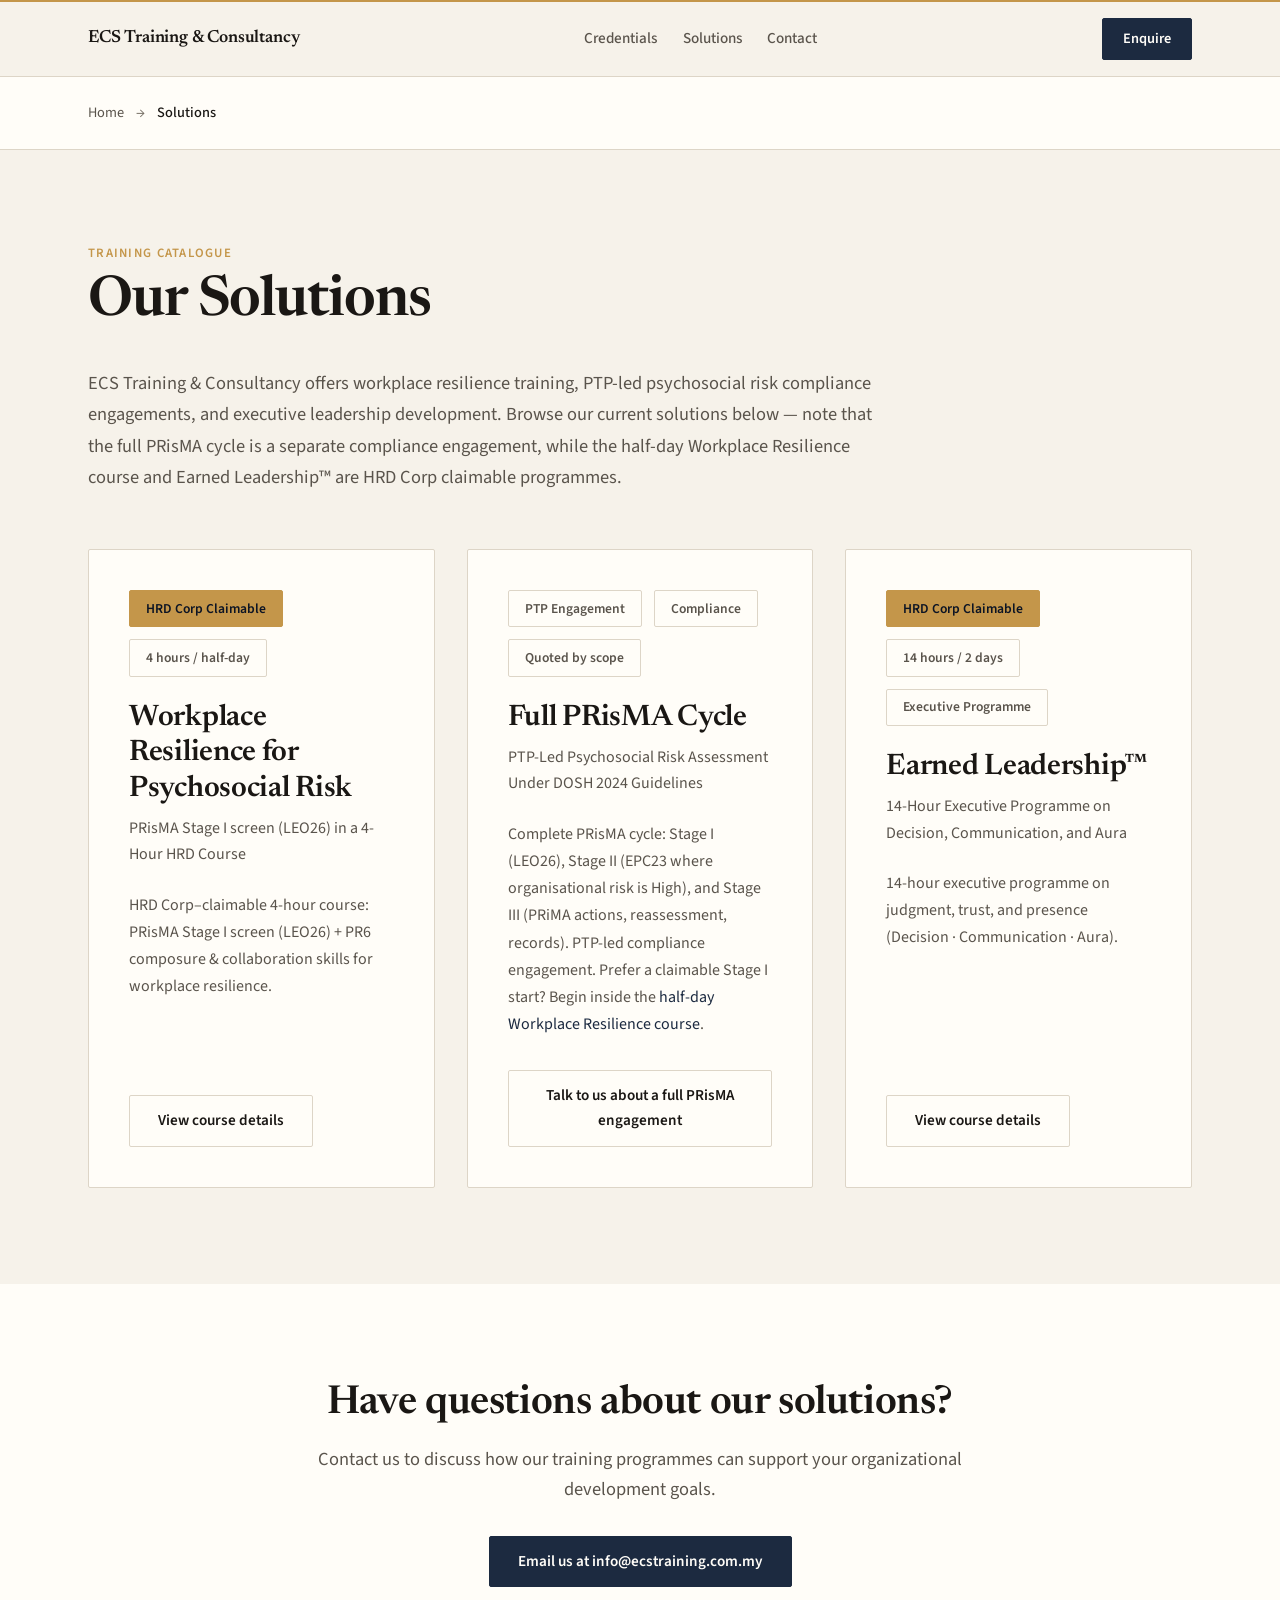
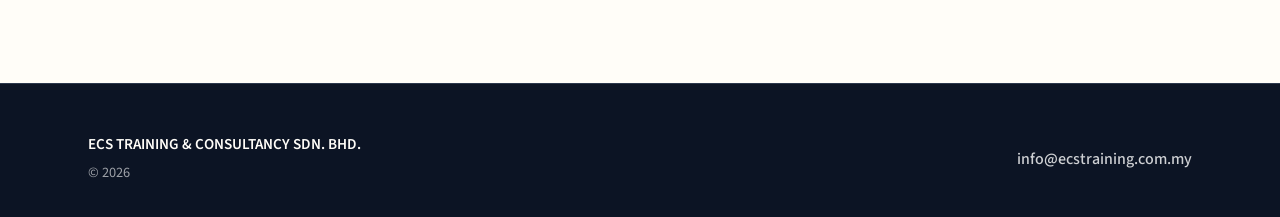
==== courses/index.html @ adbef695 "Add social share image and wire Open Graph meta tags - Generate 1200×630 og-image.png with brand col" ====
<!DOCTYPE html>
<html lang="en">
<head>
    <meta charset="UTF-8">
    <meta name="viewport" content="width=device-width, initial-scale=1.0">
    <meta name="description" content="Browse ECS Training & Consultancy's HRD Corp claimable course catalogue: Workplace Resilience for Psychosocial Risk (includes PRisMA Stage I screen (LEO26)), and Earned Leadership™ executive programme.">
    <title>Solutions | ECS Training & Consultancy</title>
    <link rel="canonical" href="https://ecstraining.com.my/courses/">
    <link rel="preconnect" href="https://fonts.googleapis.com">
    <link rel="preconnect" href="https://fonts.gstatic.com" crossorigin>
    <link href="https://fonts.googleapis.com/css2?family=Newsreader:wght@400;500;600;700&family=Source+Sans+3:wght@400;500;600;700&display=swap" rel="stylesheet">
    <link rel="stylesheet" href="../styles.css">
    
    <!-- Open Graph -->
    <meta property="og:type" content="website">
    <meta property="og:title" content="Solutions | ECS Training & Consultancy">
    <meta property="og:description" content="Browse ECS Training & Consultancy's HRD Corp claimable course catalogue: Workplace Resilience for Psychosocial Risk (includes PRisMA Stage I screen (LEO26)), and Earned Leadership™ executive programme.">
    <meta property="og:url" content="https://ecstraining.com.my/courses/">
    <meta property="og:image" content="https://ecstraining.com.my/og-image.png">
    <meta property="og:image:width" content="1200">
    <meta property="og:image:height" content="630">
    <meta property="og:image:alt" content="ECS Training & Consultancy">
    
    <!-- Twitter Card -->
    <meta name="twitter:card" content="summary_large_image">
    <meta name="twitter:title" content="Solutions | ECS Training & Consultancy">
    <meta name="twitter:description" content="Browse ECS Training & Consultancy's HRD Corp claimable course catalogue: Workplace Resilience for Psychosocial Risk (includes PRisMA Stage I screen (LEO26)), and Earned Leadership™ executive programme.">
    <meta name="twitter:image" content="https://ecstraining.com.my/og-image.png">
</head>
<body>
    <!-- Site Header -->
    <header class="site-header">
        <div class="header-rule"></div>
        <div class="container">
            <div class="header-content">
                <div class="header-brand">
                    <a href="/" class="brand-name">ECS Training & Consultancy</a>
                </div>
                <nav class="header-nav" id="headerNav">
                    <a href="/#credentials" class="nav-link">Credentials</a>
                    <a href="/courses/" class="nav-link">Solutions</a>
                    <a href="/#contact" class="nav-link">Contact</a>
                </nav>
                <div class="header-cta">
                    <a href="mailto:info@ecstraining.com.my" class="btn btn-primary-small">Enquire</a>
                </div>
                <button class="nav-toggle" id="navToggle" aria-label="Toggle navigation">
                    <span></span>
                    <span></span>
                    <span></span>
                </button>
            </div>
        </div>
    </header>

    <!-- Breadcrumb -->
    <section class="breadcrumb-section">
        <div class="container">
            <nav class="breadcrumb" aria-label="Breadcrumb">
                <a href="/" class="breadcrumb-link">Home</a>
                <span class="breadcrumb-separator">→</span>
                <span class="breadcrumb-current">Solutions</span>
            </nav>
        </div>
    </section>

    <!-- Courses Catalogue -->
    <section class="catalogue-section">
        <div class="container">
            <h1 class="page-title">
                <span class="page-kicker">Training Catalogue</span>
                Our Solutions
            </h1>
            <p class="catalogue-intro">ECS Training & Consultancy offers workplace resilience training, PTP-led psychosocial risk compliance engagements, and executive leadership development. Browse our current solutions below — note that the full PRisMA cycle is a separate compliance engagement, while the half-day Workplace Resilience course and Earned Leadership™ are HRD Corp claimable programmes.</p>
            
            <div class="course-cards">
                <!-- Course A: Workplace Resilience -->
                <article class="course-card">
                    <div class="course-card-header">
                        <div class="course-meta">
                            <span class="meta-tag meta-claimable">HRD Corp Claimable</span>
                            <span class="meta-tag">4 hours / half-day</span>
                        </div>
                        <h2 class="course-card-title">
                            <a href="/courses/workplace-resilience-leo26/">Workplace Resilience for Psychosocial Risk</a>
                        </h2>
                        <p class="course-card-subtitle">PRisMA Stage I screen (LEO26) in a 4-Hour HRD Course</p>
                    </div>
                    <div class="course-card-body">
                        <p>HRD Corp–claimable 4-hour course: PRisMA Stage I screen (LEO26) + PR6 composure & collaboration skills for workplace resilience.</p>
                    </div>
                    <div class="course-card-footer">
                        <a href="/courses/workplace-resilience-leo26/" class="btn btn-secondary">View course details</a>
                    </div>
                </article>

                <!-- Course B: Full PRisMA Cycle -->
                <article class="course-card">
                    <div class="course-card-header">
                        <div class="course-meta">
                            <span class="meta-tag">PTP Engagement</span>
                            <span class="meta-tag">Compliance</span>
                            <span class="meta-tag">Quoted by scope</span>
                        </div>
                        <h2 class="course-card-title">
                            <a href="/#prisma-cycle">Full PRisMA Cycle</a>
                        </h2>
                        <p class="course-card-subtitle">PTP-Led Psychosocial Risk Assessment Under DOSH 2024 Guidelines</p>
                    </div>
                    <div class="course-card-body">
                        <p>Complete PRisMA cycle: Stage I (LEO26), Stage II (EPC23 where organisational risk is High), and Stage III (PRiMA actions, reassessment, records). PTP-led compliance engagement. Prefer a claimable Stage I start? Begin inside the <a href="/courses/workplace-resilience-leo26/">half-day Workplace Resilience course</a>.</p>
                    </div>
                    <div class="course-card-footer">
                        <a href="mailto:info@ecstraining.com.my?subject=Full%20PRisMA%20engagement" class="btn btn-secondary">Talk to us about a full PRisMA engagement</a>
                    </div>
                </article>

                <!-- Course C: Earned Leadership -->
                <article class="course-card">
                    <div class="course-card-header">
                        <div class="course-meta">
                            <span class="meta-tag meta-claimable">HRD Corp Claimable</span>
                            <span class="meta-tag">14 hours / 2 days</span>
                            <span class="meta-tag">Executive Programme</span>
                        </div>
                        <h2 class="course-card-title">
                            <a href="/courses/earned-leadership/">Earned Leadership™</a>
                        </h2>
                        <p class="course-card-subtitle">14-Hour Executive Programme on Decision, Communication, and Aura</p>
                    </div>
                    <div class="course-card-body">
                        <p>14-hour executive programme on judgment, trust, and presence (Decision · Communication · Aura).</p>
                    </div>
                    <div class="course-card-footer">
                        <a href="/courses/earned-leadership/" class="btn btn-secondary">View course details</a>
                    </div>
                </article>
            </div>
        </div>
    </section>

    <!-- Contact CTA -->
    <section class="cta-section">
        <div class="container">
            <div class="cta-content">
                <h2>Have questions about our solutions?</h2>
                <p>Contact us to discuss how our training programmes can support your organizational development goals.</p>
                <a href="mailto:info@ecstraining.com.my" class="btn btn-primary">Email us at info@ecstraining.com.my</a>
            </div>
        </div>
    </section>

    <!-- Footer -->
    <footer class="site-footer">
        <div class="container">
            <div class="footer-content">
                <div class="footer-company">
                    <p class="footer-legal">ECS TRAINING & CONSULTANCY SDN. BHD.</p>
                    <p class="footer-year">&copy; 2026</p>
                </div>
                <div class="footer-contact">
                    <a href="mailto:info@ecstraining.com.my">info@ecstraining.com.my</a>
                </div>
            </div>
        </div>
    </footer>

    <script type="application/ld+json">
    {
        "@context": "https://schema.org",
        "@graph": [
            {
                "@type": "Organization",
                "@id": "https://ecstraining.com.my/#organization",
                "name": "ECS Training & Consultancy Sdn. Bhd.",
                "legalName": "ECS TRAINING & CONSULTANCY SDN. BHD.",
                "url": "https://ecstraining.com.my/",
                "email": "info@ecstraining.com.my",
                "identifier": {
                    "@type": "PropertyValue",
                    "propertyID": "SSM",
                    "value": "202601002650 (1664747-T)"
                },
                "sameAs": [
                    "https://drelijah.org/"
                ]
            },
            {
                "@type": "WebPage",
                "@id": "https://ecstraining.com.my/courses/#webpage",
                "url": "https://ecstraining.com.my/courses/",
                "name": "Solutions | ECS Training & Consultancy",
                "description": "Browse ECS Training & Consultancy's HRD Corp claimable course catalogue: Workplace Resilience for Psychosocial Risk (includes PRisMA Stage I screen (LEO26)), and Earned Leadership™ executive programme.",
                "isPartOf": {
                    "@id": "https://ecstraining.com.my/#website"
                },
                "about": {
                    "@id": "https://ecstraining.com.my/#organization"
                }
            },
            {
                "@type": "WebSite",
                "@id": "https://ecstraining.com.my/#website",
                "url": "https://ecstraining.com.my/",
                "name": "ECS Training & Consultancy",
                "publisher": {
                    "@id": "https://ecstraining.com.my/#organization"
                }
            }
        ]
    }
    </script>

    <script>
        // Mobile nav toggle
        const navToggle = document.getElementById('navToggle');
        const headerNav = document.getElementById('headerNav');
        
        navToggle.addEventListener('click', () => {
            headerNav.classList.toggle('active');
            navToggle.classList.toggle('active');
        });

        // Close mobile nav when clicking a link
        document.querySelectorAll('.nav-link').forEach(link => {
            link.addEventListener('click', () => {
                headerNav.classList.remove('active');
                navToggle.classList.remove('active');
            });
        });

        // Sticky header
        let lastScroll = 0;
        const header = document.querySelector('.site-header');
        
        window.addEventListener('scroll', () => {
            const currentScroll = window.pageYOffset;
            
            if (currentScroll > 100) {
                header.classList.add('scrolled');
            } else {
                header.classList.remove('scrolled');
            }
            
            lastScroll = currentScroll;
        });
    </script>
</body>
</html>
---- styles.css ----
/* Reset and Base Styles */
* {
    margin: 0;
    padding: 0;
    box-sizing: border-box;
}

:root {
    /* Navy */
    --navy-deep: #0c1424;
    --navy-dark: #141e30;
    --navy-base: #1c2a40;
    --navy-muted: #2c384c;
    
    /* Paper/Cream */
    --paper: #f6f2ea;
    --paper-light: #fbf8f3;
    --paper-warm: #efe8db;
    --paper-bright: #fffdf8;
    
    /* Gold/Copper */
    --gold: #c4964a;
    --gold-light: #d4ae6e;
    --gold-dark: #9a7344;
    
    /* Ink/Muted */
    --ink: #1a1714;
    --ink-muted: #5a544c;
    --ink-light: #746d63;
    
    /* Lines */
    --line-warm: #ddd5c7;
    --line-navy: #2c384c;
    
    /* Transitions */
    --transition: all 0.2s ease;
}

body {
    font-family: 'Source Sans 3', -apple-system, BlinkMacSystemFont, sans-serif;
    line-height: 1.65;
    color: var(--ink);
    background-color: var(--paper);
    -webkit-font-smoothing: antialiased;
    -moz-osx-font-smoothing: grayscale;
    overflow-x: hidden;
}

.container {
    max-width: 1200px;
    margin: 0 auto;
    padding: 0 clamp(1.25rem, 4vw, 3rem);
    width: 100%;
}

/* Typography */
h1, h2, h3, h4, h5, h6 {
    font-family: 'Newsreader', Georgia, serif;
    line-height: 1.2;
    margin-bottom: 0.75rem;
    color: var(--ink);
    font-weight: 600;
}

h1 {
    font-size: clamp(2rem, 5vw, 3.5rem);
    font-weight: 600;
    letter-spacing: -0.02em;
}

h2 {
    font-size: clamp(1.75rem, 4vw, 2.5rem);
    font-weight: 600;
    letter-spacing: -0.01em;
}

h3 {
    font-size: clamp(1.25rem, 3vw, 1.75rem);
    font-weight: 600;
}

h4 {
    font-size: 1.25rem;
    font-weight: 600;
}

p {
    margin-bottom: 1rem;
}

a {
    color: var(--navy-base);
    text-decoration: none;
    transition: var(--transition);
}

a:hover {
    color: var(--gold);
}

a:focus {
    outline: 1px solid var(--gold);
    outline-offset: 2px;
}

/* Buttons */
.btn {
    display: inline-block;
    padding: 0.75rem 1.75rem;
    border-radius: 2px;
    font-weight: 600;
    font-size: 0.95rem;
    text-align: center;
    cursor: pointer;
    transition: var(--transition);
    border: 1px solid transparent;
    font-family: 'Source Sans 3', sans-serif;
}

.btn-primary {
    background-color: var(--navy-base);
    color: var(--paper-bright);
    border-color: var(--navy-base);
}

.btn-primary:hover {
    background-color: var(--navy-dark);
    border-color: var(--navy-dark);
    color: var(--paper-bright);
}

.btn-primary-small {
    background-color: var(--navy-base);
    color: var(--paper-bright);
    border-color: var(--navy-base);
    padding: 0.5rem 1.25rem;
    font-size: 0.9rem;
}

.btn-primary-small:hover {
    background-color: var(--navy-dark);
    color: var(--paper-bright);
}

.btn-secondary {
    background-color: transparent;
    color: var(--ink);
    border-color: var(--line-warm);
}

.btn-secondary:hover {
    border-color: var(--gold);
    color: var(--gold);
}

.btn-secondary-light {
    background-color: transparent;
    color: var(--paper-bright);
    border-color: rgba(255, 255, 255, 0.3);
}

.btn-secondary-light:hover {
    border-color: var(--gold);
    color: var(--gold);
}

/* Site Header */
.site-header {
    position: sticky;
    top: 0;
    background-color: var(--paper);
    border-bottom: 1px solid var(--line-warm);
    z-index: 1000;
    transition: var(--transition);
}

.site-header.scrolled {
    box-shadow: 0 1px 4px rgba(12, 20, 36, 0.08);
}

.header-rule {
    height: 2px;
    background-color: var(--gold);
}

.header-content {
    display: flex;
    align-items: center;
    justify-content: space-between;
    padding: 1rem 0;
    gap: 1rem;
    width: 100%;
}

.header-brand {
    flex-shrink: 0;
}

.brand-name {
    font-family: 'Newsreader', serif;
    font-size: 1.1rem;
    font-weight: 600;
    color: var(--ink);
    letter-spacing: -0.01em;
}

.header-nav {
    display: flex;
    gap: clamp(1rem, 2vw, 2rem);
    align-items: center;
}

.nav-link {
    font-size: 0.95rem;
    font-weight: 500;
    color: var(--ink-muted);
    transition: var(--transition);
}

.nav-link:hover {
    color: var(--gold);
}

.header-cta {
    flex-shrink: 0;
}

.nav-toggle {
    display: none;
    flex-direction: column;
    gap: 4px;
    background: none;
    border: none;
    cursor: pointer;
    padding: 0.5rem;
}

.nav-toggle span {
    display: block;
    width: 22px;
    height: 2px;
    background-color: var(--ink);
    transition: var(--transition);
}

.nav-toggle.active span:nth-child(1) {
    transform: rotate(45deg) translate(5px, 5px);
}

.nav-toggle.active span:nth-child(2) {
    opacity: 0;
}

.nav-toggle.active span:nth-child(3) {
    transform: rotate(-45deg) translate(6px, -6px);
}

/* Hero Section */
.hero {
    padding: clamp(3rem, 8vw, 6rem) 0 clamp(4rem, 10vw, 8rem);
    background-color: var(--navy-deep);
    color: var(--paper-bright);
    position: relative;
    overflow: hidden;
}

.hero-content {
    max-width: 800px;
    position: relative;
    z-index: 2;
}

.hero-kicker {
    font-size: 0.85rem;
    font-weight: 600;
    text-transform: uppercase;
    letter-spacing: 0.1em;
    color: var(--gold);
    margin-bottom: 1.5rem;
}

.hero-title {
    font-size: clamp(2.25rem, 6vw, 4rem);
    font-weight: 600;
    color: var(--paper-bright);
    margin-bottom: 1.5rem;
    line-height: 1.15;
}

.hero-lede {
    font-size: clamp(1.1rem, 2vw, 1.35rem);
    line-height: 1.65;
    color: rgba(255, 255, 255, 0.9);
    margin-bottom: 2.5rem;
}

.hero-actions {
    display: flex;
    gap: 1rem;
    flex-wrap: wrap;
}

.hero .btn-primary {
    background-color: var(--gold);
    border-color: var(--gold);
    color: var(--navy-deep);
}

.hero .btn-primary:hover {
    background-color: var(--gold-light);
    border-color: var(--gold-light);
    color: var(--navy-deep);
}

.hero .btn-secondary {
    background-color: transparent;
    color: var(--paper-bright);
    border-color: var(--paper-bright);
}

.hero .btn-secondary:hover {
    border-color: var(--gold);
    color: var(--gold);
}

.hero-accent {
    position: absolute;
    right: -200px;
    top: 50%;
    transform: translateY(-50%);
    width: 600px;
    height: 600px;
    border-radius: 50%;
    border: 1px solid rgba(255, 255, 255, 0.06);
    pointer-events: none;
    z-index: 1;
}

.hero-accent::before {
    content: '';
    position: absolute;
    top: 50%;
    left: 50%;
    transform: translate(-50%, -50%);
    width: 80%;
    height: 80%;
    border-radius: 50%;
    border: 1px solid rgba(255, 255, 255, 0.04);
}

/* Section Titles */
.section-title {
    margin-bottom: 3rem;
    text-align: left;
}

.section-title-light {
    color: var(--paper-bright);
}

.section-kicker {
    display: block;
    font-size: 0.8rem;
    font-weight: 600;
    text-transform: uppercase;
    letter-spacing: 0.1em;
    color: var(--gold);
    margin-bottom: 0.5rem;
    font-family: 'Source Sans 3', sans-serif;
}

/* Credentials Section */
.credentials {
    padding: clamp(3rem, 8vw, 5rem) 0;
    background-color: var(--navy-base);
    color: var(--paper-bright);
}

.credentials .section-title {
    color: var(--paper-bright);
}

.cred-grid {
    display: grid;
    grid-template-columns: repeat(auto-fit, minmax(250px, 1fr));
    gap: 2rem;
}

.cred {
    padding: 1.5rem;
    border: 1px solid var(--line-navy);
    border-radius: 2px;
}

.cred-label {
    font-size: 0.8rem;
    font-weight: 600;
    text-transform: uppercase;
    letter-spacing: 0.08em;
    color: var(--gold);
    margin-bottom: 0.75rem;
}

.cred-value {
    font-size: 1.05rem;
    font-weight: 500;
    color: var(--paper-bright);
    line-height: 1.5;
}

/* Program Section */
.program-section {
    padding: clamp(4rem, 10vw, 6rem) 0;
    background-color: var(--paper-bright);
}

.program-dossier {
    max-width: 900px;
    margin: 0 auto;
    background-color: var(--paper);
    border: 1px solid var(--line-warm);
    border-radius: 2px;
    padding: clamp(2rem, 5vw, 3.5rem);
}

.dossier-meta {
    display: flex;
    gap: 0.75rem;
    margin-bottom: 2rem;
    flex-wrap: wrap;
}

.meta-tag {
    display: inline-block;
    padding: 0.4rem 1rem;
    border: 1px solid var(--line-warm);
    border-radius: 2px;
    font-size: 0.85rem;
    font-weight: 600;
    color: var(--ink-muted);
    background-color: var(--paper-bright);
}

.meta-claimable {
    background-color: var(--gold);
    color: var(--navy-deep);
    border-color: var(--gold);
}

.dossier-title {
    font-size: clamp(1.5rem, 4vw, 2.25rem);
    margin-bottom: 0.75rem;
    line-height: 1.3;
    color: var(--ink);
}

.dossier-subtitle {
    font-size: clamp(1.1rem, 2.5vw, 1.4rem);
    color: var(--ink-muted);
    margin-bottom: 2rem;
    font-family: 'Source Sans 3', sans-serif;
    font-weight: 500;
}

.dossier-details {
    padding: 1.5rem;
    background-color: var(--paper-bright);
    border-left: 2px solid var(--gold);
    margin: 2rem 0;
}

.detail-row {
    display: flex;
    gap: 1rem;
    margin-bottom: 0.75rem;
}

.detail-row:last-child {
    margin-bottom: 0;
}

.detail-label {
    font-weight: 600;
    color: var(--ink);
    flex-shrink: 0;
}

.detail-value {
    color: var(--ink-muted);
}

.dossier-content {
    margin: 2.5rem 0;
}

.dossier-content h4 {
    margin-top: 2.5rem;
    margin-bottom: 1rem;
    color: var(--ink);
}

.dossier-content h4:first-child {
    margin-top: 0;
}

.dossier-list {
    list-style: none;
    margin: 1.5rem 0;
    padding-left: 0;
}

.dossier-list li {
    margin-bottom: 1rem;
    padding-left: 1.5rem;
    position: relative;
    line-height: 1.65;
}

.dossier-list li::before {
    content: "→";
    position: absolute;
    left: 0;
    color: var(--gold);
    font-weight: bold;
}

.compliance-list {
    list-style: none;
    margin: 1.5rem 0;
    padding-left: 0;
}

.compliance-list li {
    margin-bottom: 1rem;
    padding-left: 1.5rem;
    position: relative;
    line-height: 1.7;
}

.compliance-list li::before {
    content: "•";
    position: absolute;
    left: 0;
    color: var(--gold-dark);
    font-weight: bold;
}

.dossier-note {
    font-style: italic;
    color: var(--ink-muted);
    background-color: var(--paper-bright);
    padding: 1.25rem;
    border-radius: 2px;
    margin-top: 1.5rem;
    font-size: 0.95rem;
}

.dossier-cta {
    text-align: center;
    margin-top: 3rem;
}

/* Earned Leadership Section */
.el-section {
    padding: clamp(4rem, 10vw, 6rem) 0;
    background-color: var(--navy-dark);
    color: var(--paper-bright);
}

.el-intro {
    max-width: 800px;
    font-size: clamp(1.05rem, 2vw, 1.25rem);
    margin-bottom: 3.5rem;
    color: rgba(255, 255, 255, 0.9);
    line-height: 1.65;
}

.el-grid {
    display: grid;
    grid-template-columns: repeat(auto-fit, minmax(280px, 1fr));
    gap: 2rem;
    margin-bottom: 3rem;
}

.el-card {
    background-color: rgba(255, 255, 255, 0.03);
    padding: 2rem;
    border: 1px solid rgba(255, 255, 255, 0.1);
    border-radius: 2px;
    transition: var(--transition);
}

.el-card:hover {
    background-color: rgba(255, 255, 255, 0.05);
    border-color: rgba(196, 150, 74, 0.3);
}

.el-number {
    font-size: 0.8rem;
    font-weight: 600;
    color: var(--gold);
    margin-bottom: 1rem;
    letter-spacing: 0.05em;
}

.el-card h3 {
    margin-bottom: 1rem;
    color: var(--paper-bright);
}

.el-card p {
    color: rgba(255, 255, 255, 0.85);
    line-height: 1.7;
}

.el-cta {
    text-align: center;
}

/* Who We Serve Section */
.serve-section {
    padding: clamp(4rem, 10vw, 6rem) 0;
    background-color: var(--paper);
}

.serve-grid {
    display: grid;
    grid-template-columns: repeat(auto-fit, minmax(260px, 1fr));
    gap: 2rem;
}

.serve-card {
    background-color: var(--paper-bright);
    padding: 2rem;
    border: 1px solid var(--line-warm);
    border-radius: 2px;
    transition: var(--transition);
}

.serve-card:hover {
    border-color: var(--gold-light);
}

.serve-card h3 {
    margin-bottom: 0.75rem;
    color: var(--ink);
}

.serve-card p {
    line-height: 1.7;
    color: var(--ink-muted);
}

/* Contact Section */
.contact-section {
    padding: clamp(4rem, 10vw, 6rem) 0;
    background-color: var(--paper-bright);
}

.contact-content {
    max-width: 700px;
    margin: 0 auto;
}

.contact-intro {
    font-size: 1.15rem;
    margin-bottom: 2.5rem;
    color: var(--ink-muted);
    line-height: 1.7;
}

.contact-card {
    background-color: var(--paper);
    padding: 2.5rem;
    border: 1px solid var(--line-warm);
    border-radius: 2px;
    text-align: center;
    margin-bottom: 2rem;
}

.contact-label {
    font-size: 0.8rem;
    font-weight: 600;
    text-transform: uppercase;
    letter-spacing: 0.08em;
    color: var(--ink-muted);
    margin-bottom: 0.75rem;
}

.contact-link {
    font-size: 1.5rem;
    font-weight: 500;
    color: var(--navy-base);
    display: inline-block;
    transition: var(--transition);
}

.contact-link:hover {
    color: var(--gold);
}

.contact-note {
    background-color: var(--paper);
    padding: 2rem;
    border-radius: 2px;
    border-left: 2px solid var(--gold);
}

.contact-note p {
    margin-bottom: 0;
    color: var(--ink-muted);
    line-height: 1.7;
}

/* Footer */
.site-footer {
    padding: 3rem 0 2rem;
    background-color: var(--navy-deep);
    color: rgba(255, 255, 255, 0.8);
    border-top: 1px solid var(--line-navy);
}

.footer-content {
    display: flex;
    justify-content: space-between;
    align-items: center;
    flex-wrap: wrap;
    gap: 2rem;
}

.footer-legal {
    font-weight: 600;
    font-size: 0.95rem;
    color: var(--paper-bright);
    margin-bottom: 0.25rem;
}

.footer-year {
    font-size: 0.9rem;
    color: rgba(255, 255, 255, 0.6);
    margin-bottom: 0;
}

.footer-contact a {
    color: rgba(255, 255, 255, 0.8);
    font-weight: 500;
}

.footer-contact a:hover {
    color: var(--gold);
}

/* Responsive Design */
@media (max-width: 768px) {
    .header-nav {
        display: none;
        position: absolute;
        top: 100%;
        left: 0;
        right: 0;
        background-color: var(--paper);
        border-top: 1px solid var(--line-warm);
        flex-direction: column;
        align-items: stretch;
        padding: 1rem;
        gap: 0;
    }

    .header-nav.active {
        display: flex;
    }

    .nav-link {
        padding: 0.75rem 1rem;
        border-bottom: 1px solid var(--line-warm);
    }

    .nav-link:last-child {
        border-bottom: none;
    }

    .nav-toggle {
        display: flex;
    }

    .hero-accent {
        display: none;
    }

    .hero-actions {
        flex-direction: column;
    }

    .hero-actions .btn {
        width: 100%;
        max-width: 320px;
    }

    .cred-grid,
    .el-grid,
    .serve-grid {
        grid-template-columns: 1fr;
    }

    .program-dossier {
        padding: 2rem 1.5rem;
    }

    .dossier-meta {
        flex-direction: column;
        gap: 0.5rem;
    }

    .meta-tag {
        display: block;
        text-align: center;
    }

    .footer-content {
        flex-direction: column;
        text-align: center;
    }
}

@media (max-width: 480px) {
    .btn {
        padding: 0.65rem 1.5rem;
    }

    .contact-link {
        font-size: 1.25rem;
    }
}

/* Breadcrumb */
.breadcrumb-section {
    padding: 1.5rem 0;
    background-color: var(--paper-bright);
    border-bottom: 1px solid var(--line-warm);
}

.breadcrumb {
    display: flex;
    align-items: center;
    gap: 0.75rem;
    flex-wrap: wrap;
}

.breadcrumb-link {
    font-size: 0.9rem;
    color: var(--ink-muted);
    transition: var(--transition);
}

.breadcrumb-link:hover {
    color: var(--gold);
}

.breadcrumb-separator {
    color: var(--ink-light);
    font-size: 0.9rem;
}

.breadcrumb-current {
    font-size: 0.9rem;
    color: var(--ink);
    font-weight: 500;
}

/* Catalogue Section */
.catalogue-section {
    padding: clamp(4rem, 10vw, 6rem) 0;
    background-color: var(--paper);
}

.page-title {
    margin-bottom: 2rem;
}

.page-kicker {
    display: block;
    font-size: 0.8rem;
    font-weight: 600;
    text-transform: uppercase;
    letter-spacing: 0.1em;
    color: var(--gold);
    margin-bottom: 0.5rem;
    font-family: 'Source Sans 3', sans-serif;
}

.catalogue-intro {
    max-width: 800px;
    font-size: 1.15rem;
    margin-bottom: 3.5rem;
    color: var(--ink-muted);
    line-height: 1.7;
}

.course-cards {
    display: grid;
    grid-template-columns: repeat(auto-fit, minmax(320px, 1fr));
    gap: 2rem;
}

.course-card {
    background-color: var(--paper-bright);
    border: 1px solid var(--line-warm);
    border-radius: 2px;
    padding: 2.5rem;
    transition: var(--transition);
    display: flex;
    flex-direction: column;
}

.course-card:hover {
    border-color: var(--gold-light);
    box-shadow: 0 2px 8px rgba(12, 20, 36, 0.06);
}

.course-card-header {
    margin-bottom: 1.5rem;
}

.course-card .course-meta {
    display: flex;
    gap: 0.75rem;
    margin-bottom: 1.5rem;
    flex-wrap: wrap;
}

.course-card-title {
    font-size: clamp(1.5rem, 3vw, 1.85rem);
    margin-bottom: 0.5rem;
}

.course-card-title a {
    color: var(--ink);
    transition: var(--transition);
}

.course-card-title a:hover {
    color: var(--gold);
}

.course-card-subtitle {
    font-size: 1rem;
    color: var(--ink-muted);
    font-family: 'Source Sans 3', sans-serif;
    margin-bottom: 0;
}

.course-card-body {
    flex: 1;
    margin-bottom: 2rem;
}

.course-card-body p {
    line-height: 1.7;
    color: var(--ink-muted);
    margin-bottom: 0;
}

.course-card-footer {
    margin-top: auto;
}

/* Course Detail Section */
.course-detail-section {
    padding: clamp(3rem, 8vw, 5rem) 0;
    background-color: var(--paper-bright);
}

.course-detail {
    max-width: 900px;
    margin: 0 auto;
}

.course-detail-header {
    margin-bottom: 3rem;
}

.course-detail-title {
    font-size: clamp(2rem, 5vw, 2.75rem);
    margin-bottom: 1rem;
    line-height: 1.25;
    color: var(--ink);
}

.course-detail-subtitle {
    font-size: clamp(1.15rem, 2.5vw, 1.5rem);
    color: var(--ink-muted);
    margin-bottom: 2rem;
    font-family: 'Source Sans 3', sans-serif;
    font-weight: 500;
}

.course-detail-body {
    background-color: var(--paper);
    padding: clamp(2rem, 5vw, 3.5rem);
    border: 1px solid var(--line-warm);
    border-radius: 2px;
}

.course-detail-body h2 {
    margin-top: 2.5rem;
    margin-bottom: 1rem;
    color: var(--ink);
}

.course-detail-body h2:first-child {
    margin-top: 0;
}

.course-detail-body h3 {
    margin-top: 2rem;
    margin-bottom: 0.75rem;
    color: var(--ink);
}

.pillar-section {
    margin-bottom: 2rem;
}

.pillar-section h3 {
    margin-top: 0;
}

.course-cta-box {
    background-color: var(--navy-base);
    color: var(--paper-bright);
    padding: 2.5rem;
    border-radius: 2px;
    margin-top: 3rem;
    text-align: center;
}

.course-cta-box h3 {
    color: var(--paper-bright);
    margin-bottom: 1rem;
}

.course-cta-box p {
    color: rgba(255, 255, 255, 0.9);
    margin-bottom: 1.5rem;
}

.course-cta-dark {
    background-color: rgba(255, 255, 255, 0.05);
    border: 1px solid rgba(255, 255, 255, 0.1);
}

.course-detail-footer {
    margin-top: 3rem;
    padding-top: 2rem;
    border-top: 1px solid var(--line-warm);
}

.course-footer-dark {
    border-top-color: rgba(255, 255, 255, 0.1);
}

.related-courses h3 {
    margin-bottom: 0.75rem;
    color: var(--ink);
}

.related-courses p {
    margin-bottom: 0.5rem;
    color: var(--ink-muted);
}

.related-courses a {
    color: var(--navy-base);
}

.related-courses a:hover {
    color: var(--gold);
}

/* Course Hero (for Earned Leadership) */
.course-hero {
    padding: clamp(3rem, 8vw, 5rem) 0;
    background-color: var(--navy-dark);
    color: var(--paper-bright);
}

.course-hero-content {
    max-width: 900px;
    margin: 0 auto;
}

.course-hero-title {
    font-size: clamp(2.5rem, 6vw, 3.5rem);
    color: var(--paper-bright);
    margin-bottom: 1rem;
}

.course-hero-subtitle {
    font-size: clamp(1.15rem, 2.5vw, 1.5rem);
    color: rgba(255, 255, 255, 0.9);
    font-family: 'Source Sans 3', sans-serif;
    font-weight: 500;
}

.course-detail-dark {
    background-color: var(--navy-dark);
    color: var(--paper-bright);
}

.course-detail-dark .course-detail-body {
    background-color: rgba(255, 255, 255, 0.03);
    border-color: rgba(255, 255, 255, 0.1);
}

.course-detail-dark h2,
.course-detail-dark h3 {
    color: var(--paper-bright);
}

.course-detail-dark p,
.course-detail-dark li {
    color: rgba(255, 255, 255, 0.85);
}

.course-detail-dark .related-courses h3 {
    color: var(--paper-bright);
}

.course-detail-dark .related-courses p {
    color: rgba(255, 255, 255, 0.85);
}

.course-detail-dark .related-courses a {
    color: var(--gold-light);
}

.course-detail-dark .related-courses a:hover {
    color: var(--gold);
}

/* Meta Tag Variants */
.meta-executive {
    background-color: var(--navy-base);
    color: var(--paper-bright);
    border-color: var(--navy-base);
}

/* CTA Section */
.cta-section {
    padding: clamp(4rem, 10vw, 6rem) 0;
    background-color: var(--paper-bright);
    text-align: center;
}

.cta-content {
    max-width: 700px;
    margin: 0 auto;
}

.cta-content h2 {
    margin-bottom: 1rem;
}

.cta-content p {
    font-size: 1.15rem;
    color: var(--ink-muted);
    margin-bottom: 2rem;
}

/* Brand link in header */
.brand-name {
    color: var(--ink);
}

.brand-name:hover {
    color: var(--gold);
}

@media (max-width: 768px) {
    .course-cards {
        grid-template-columns: 1fr;
    }
    
    .course-detail-body {
        padding: 2rem 1.5rem;
    }
}
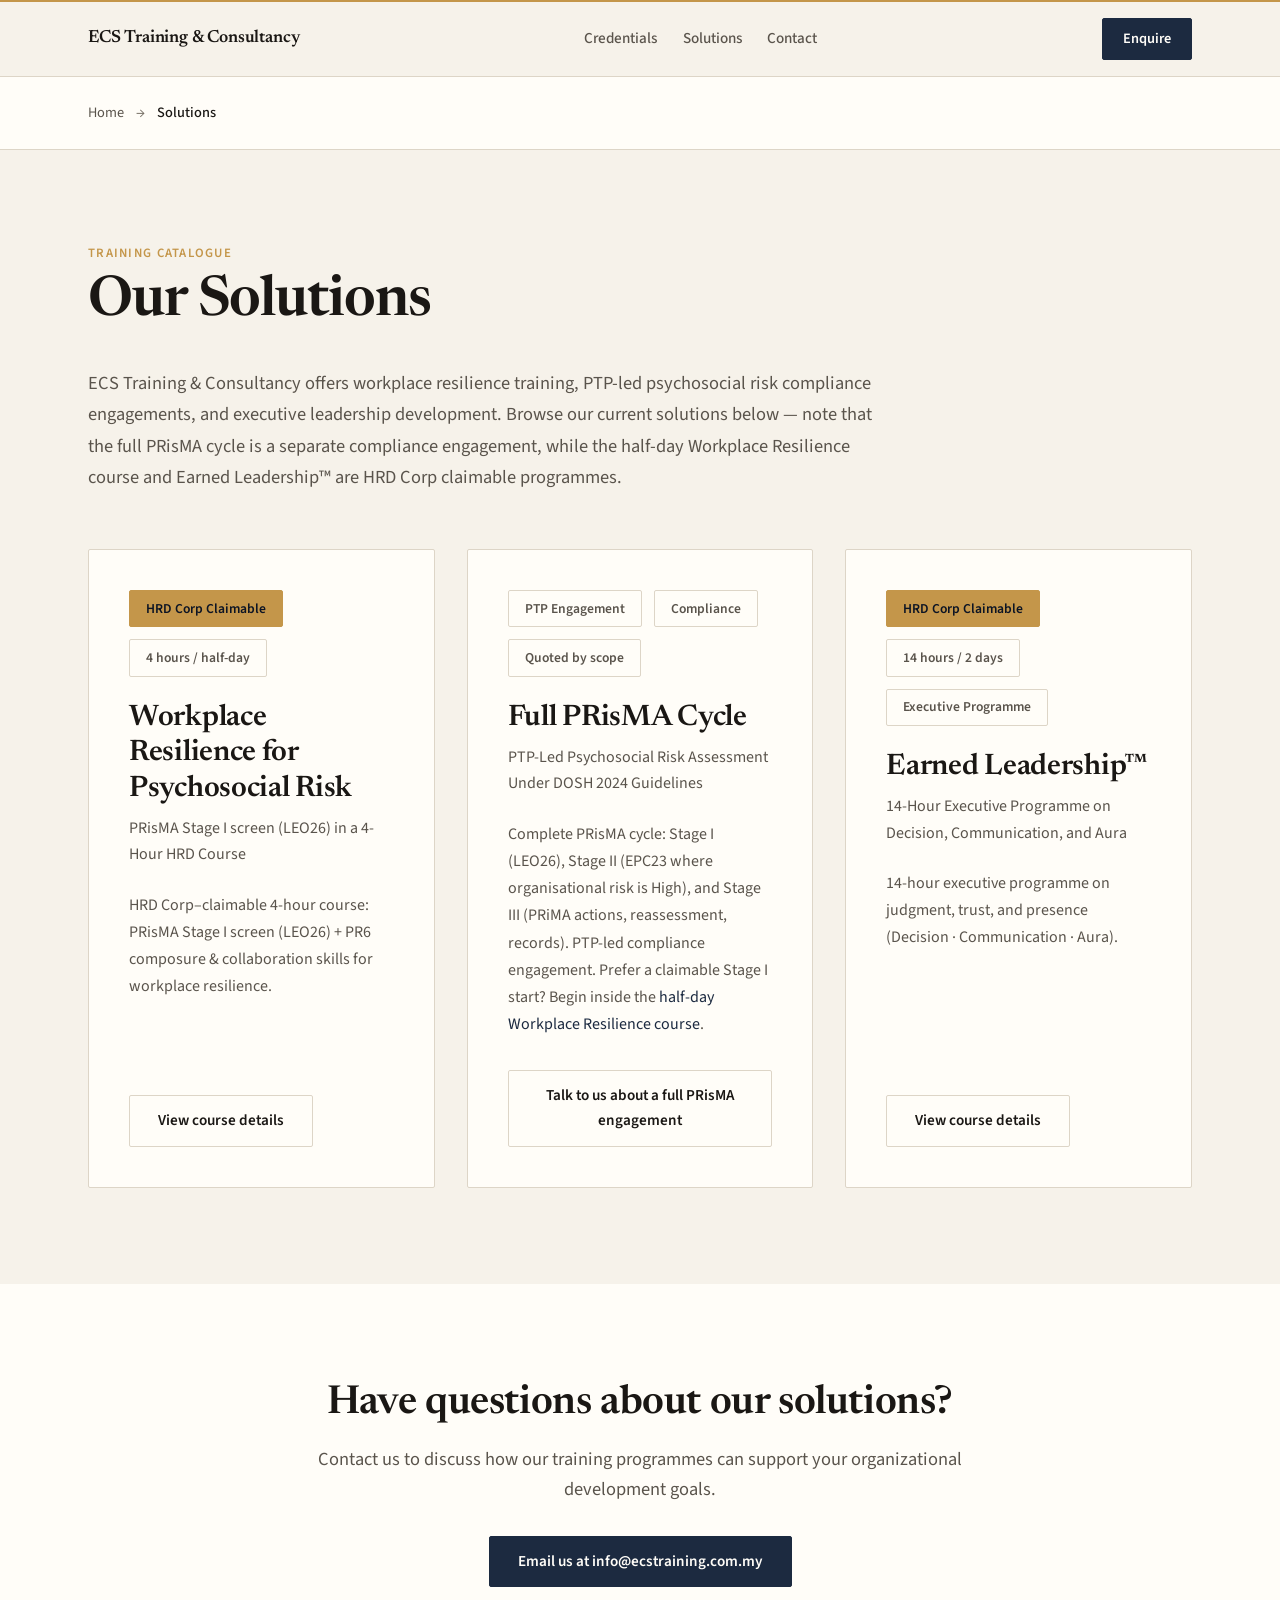
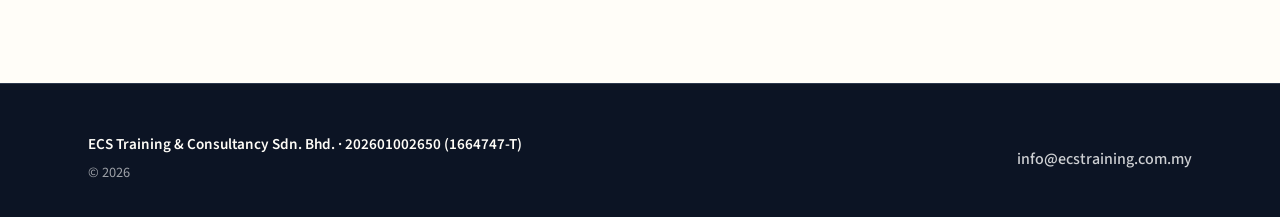
==== commit 7ef38496: "Update footer with approved legal information - Replace all-caps 'ECS TRAINING & CONSULTANCY SDN. BH" ====
--- a/courses/index.html
+++ b/courses/index.html
@@ -16,16 +16,13 @@
     <meta property="og:title" content="Solutions | ECS Training & Consultancy">
     <meta property="og:description" content="Browse ECS Training & Consultancy's HRD Corp claimable course catalogue: Workplace Resilience for Psychosocial Risk (includes PRisMA Stage I screen (LEO26)), and Earned Leadership™ executive programme.">
     <meta property="og:url" content="https://ecstraining.com.my/courses/">
-    <meta property="og:image" content="https://ecstraining.com.my/og-image.png">
-    <meta property="og:image:width" content="1200">
-    <meta property="og:image:height" content="630">
-    <meta property="og:image:alt" content="ECS Training & Consultancy">
+    <!-- <meta property="og:image" content="https://ecstraining.com.my/og-image.png"> -->
     
     <!-- Twitter Card -->
     <meta name="twitter:card" content="summary_large_image">
     <meta name="twitter:title" content="Solutions | ECS Training & Consultancy">
     <meta name="twitter:description" content="Browse ECS Training & Consultancy's HRD Corp claimable course catalogue: Workplace Resilience for Psychosocial Risk (includes PRisMA Stage I screen (LEO26)), and Earned Leadership™ executive programme.">
-    <meta name="twitter:image" content="https://ecstraining.com.my/og-image.png">
+    <!-- <meta name="twitter:image" content="https://ecstraining.com.my/og-image.png"> -->
 </head>
 <body>
     <!-- Site Header -->
@@ -155,7 +152,7 @@
         <div class="container">
             <div class="footer-content">
                 <div class="footer-company">
-                    <p class="footer-legal">ECS TRAINING & CONSULTANCY SDN. BHD.</p>
+                    <p class="footer-legal">ECS Training & Consultancy Sdn. Bhd. · 202601002650 (1664747-T)</p>
                     <p class="footer-year">&copy; 2026</p>
                 </div>
                 <div class="footer-contact">
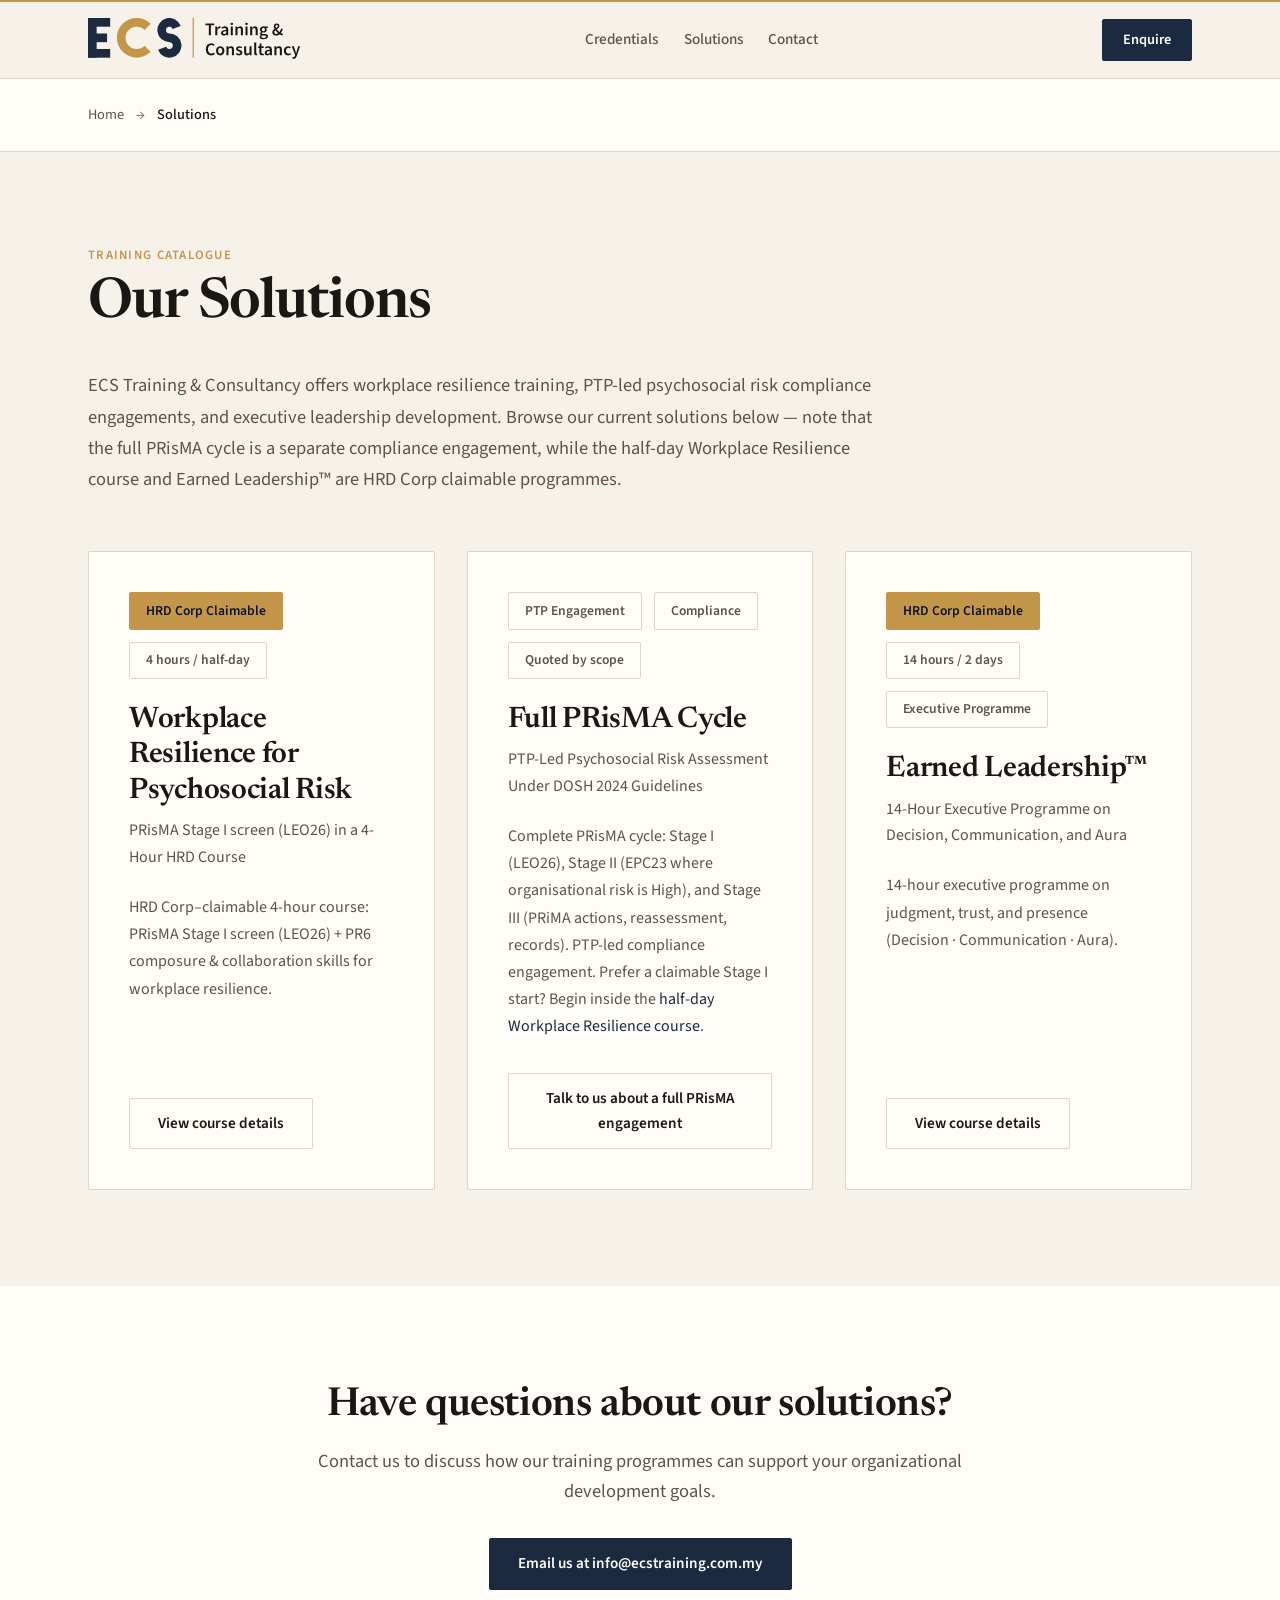
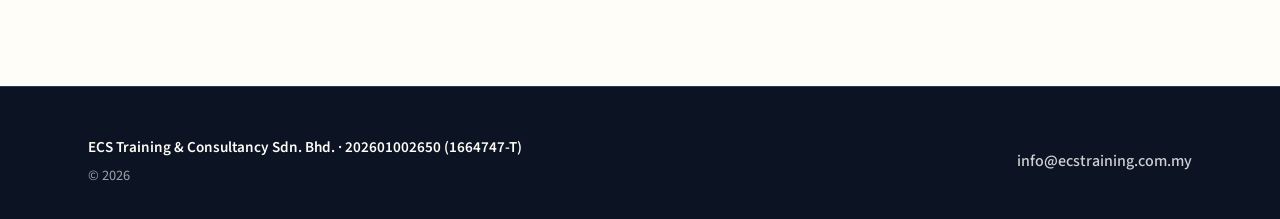
==== commit 142aaa02: "Add ECS logo (Option C) to all pages - Add favicon.ico (16/32/48px), apple-touch-icon.png, and ecs-h" ====
--- a/courses/index.html
+++ b/courses/index.html
@@ -6,6 +6,11 @@
     <meta name="description" content="Browse ECS Training & Consultancy's HRD Corp claimable course catalogue: Workplace Resilience for Psychosocial Risk (includes PRisMA Stage I screen (LEO26)), and Earned Leadership™ executive programme.">
     <title>Solutions | ECS Training & Consultancy</title>
     <link rel="canonical" href="https://ecstraining.com.my/courses/">
+    
+    <!-- Favicon -->
+    <link rel="icon" href="/favicon.ico" sizes="16x16 32x32 48x48">
+    <link rel="apple-touch-icon" href="/apple-touch-icon.png">
+    
     <link rel="preconnect" href="https://fonts.googleapis.com">
     <link rel="preconnect" href="https://fonts.gstatic.com" crossorigin>
     <link href="https://fonts.googleapis.com/css2?family=Newsreader:wght@400;500;600;700&family=Source+Sans+3:wght@400;500;600;700&display=swap" rel="stylesheet">
@@ -16,13 +21,16 @@
     <meta property="og:title" content="Solutions | ECS Training & Consultancy">
     <meta property="og:description" content="Browse ECS Training & Consultancy's HRD Corp claimable course catalogue: Workplace Resilience for Psychosocial Risk (includes PRisMA Stage I screen (LEO26)), and Earned Leadership™ executive programme.">
     <meta property="og:url" content="https://ecstraining.com.my/courses/">
-    <!-- <meta property="og:image" content="https://ecstraining.com.my/og-image.png"> -->
+    <meta property="og:image" content="https://ecstraining.com.my/og-image.png">
+    <meta property="og:image:width" content="1200">
+    <meta property="og:image:height" content="630">
+    <meta property="og:image:alt" content="ECS Training & Consultancy">
     
     <!-- Twitter Card -->
     <meta name="twitter:card" content="summary_large_image">
     <meta name="twitter:title" content="Solutions | ECS Training & Consultancy">
     <meta name="twitter:description" content="Browse ECS Training & Consultancy's HRD Corp claimable course catalogue: Workplace Resilience for Psychosocial Risk (includes PRisMA Stage I screen (LEO26)), and Earned Leadership™ executive programme.">
-    <!-- <meta name="twitter:image" content="https://ecstraining.com.my/og-image.png"> -->
+    <meta name="twitter:image" content="https://ecstraining.com.my/og-image.png">
 </head>
 <body>
     <!-- Site Header -->
@@ -31,7 +39,9 @@
         <div class="container">
             <div class="header-content">
                 <div class="header-brand">
-                    <a href="/" class="brand-name">ECS Training & Consultancy</a>
+                    <a href="/">
+                        <img src="/ecs-header-lockup-light.svg" alt="ECS Training &amp; Consultancy" height="44" class="header-logo">
+                    </a>
                 </div>
                 <nav class="header-nav" id="headerNav">
                     <a href="/#credentials" class="nav-link">Credentials</a>
@@ -172,6 +182,7 @@
                 "name": "ECS Training & Consultancy Sdn. Bhd.",
                 "legalName": "ECS TRAINING & CONSULTANCY SDN. BHD.",
                 "url": "https://ecstraining.com.my/",
+                "logo": "https://ecstraining.com.my/ecs-header-lockup-light.svg",
                 "email": "info@ecstraining.com.my",
                 "identifier": {
                     "@type": "PropertyValue",
--- a/styles.css
+++ b/styles.css
@@ -196,6 +196,17 @@
     flex-shrink: 0;
 }
 
+.header-brand a {
+    display: block;
+    line-height: 0;
+}
+
+.header-logo {
+    display: block;
+    height: 44px;
+    width: auto;
+}
+
 .brand-name {
     font-family: 'Newsreader', serif;
     font-size: 1.1rem;
@@ -752,6 +763,10 @@
 
 /* Responsive Design */
 @media (max-width: 768px) {
+    .header-logo {
+        height: 36px;
+    }
+    
     .header-nav {
         display: none;
         position: absolute;
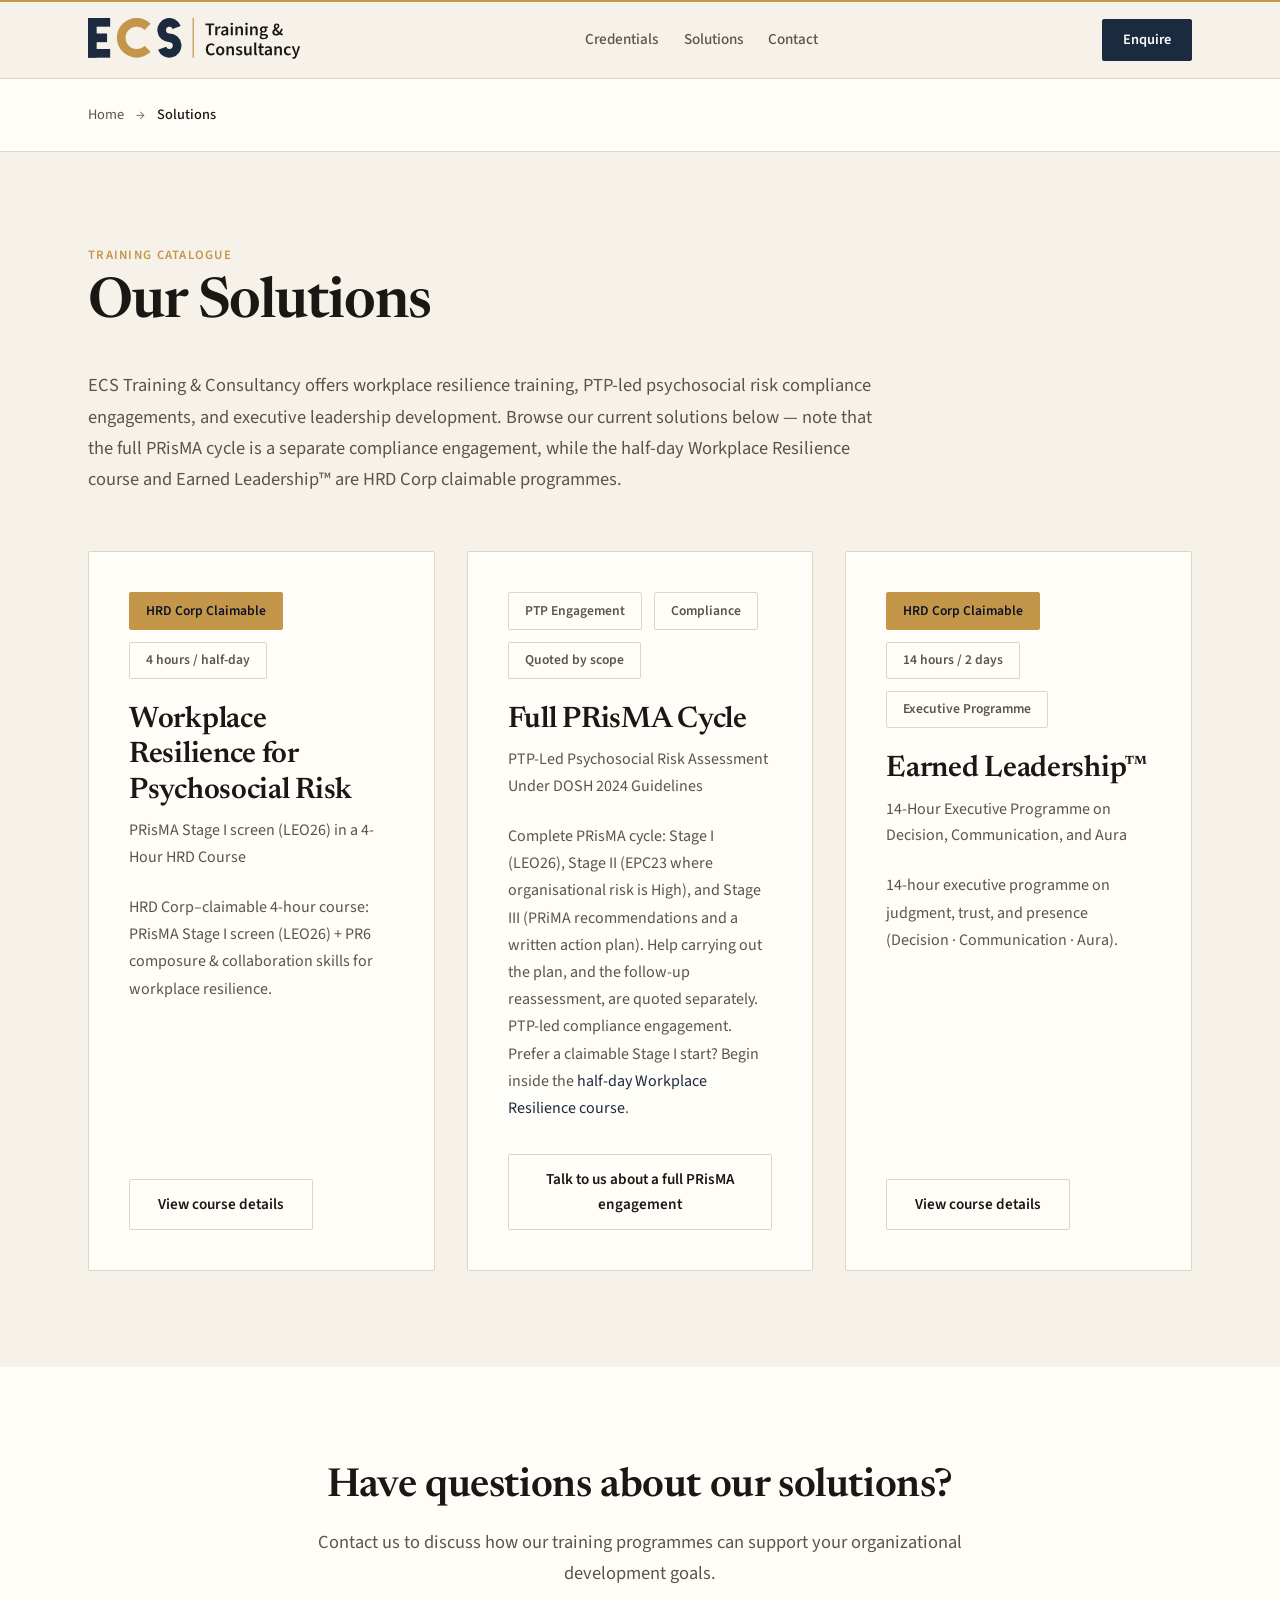
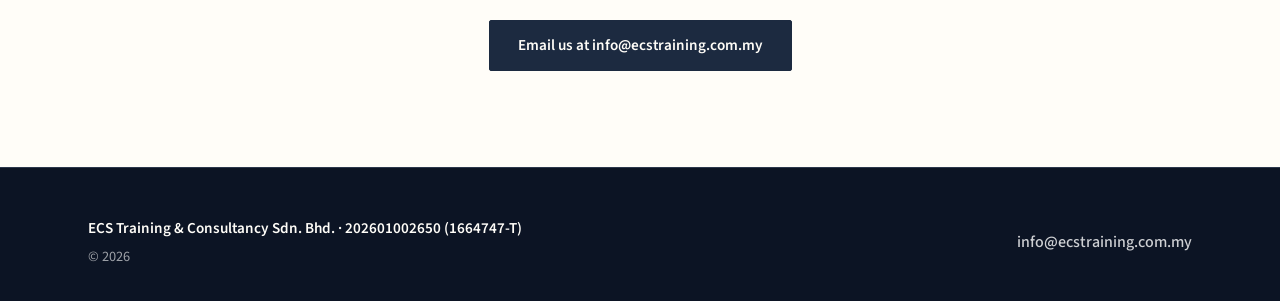
==== commit 0407c9eb: "Align Full PRisMA Cycle copy with the approved Stage III scope. Stage III covers recommendations and" ====
--- a/courses/index.html
+++ b/courses/index.html
@@ -115,7 +115,7 @@
                         <p class="course-card-subtitle">PTP-Led Psychosocial Risk Assessment Under DOSH 2024 Guidelines</p>
                     </div>
                     <div class="course-card-body">
-                        <p>Complete PRisMA cycle: Stage I (LEO26), Stage II (EPC23 where organisational risk is High), and Stage III (PRiMA actions, reassessment, records). PTP-led compliance engagement. Prefer a claimable Stage I start? Begin inside the <a href="/courses/workplace-resilience-leo26/">half-day Workplace Resilience course</a>.</p>
+                        <p>Complete PRisMA cycle: Stage I (LEO26), Stage II (EPC23 where organisational risk is High), and Stage III (PRiMA recommendations and a written action plan). Help carrying out the plan, and the follow-up reassessment, are quoted separately. PTP-led compliance engagement. Prefer a claimable Stage I start? Begin inside the <a href="/courses/workplace-resilience-leo26/">half-day Workplace Resilience course</a>.</p>
                     </div>
                     <div class="course-card-footer">
                         <a href="mailto:info@ecstraining.com.my?subject=Full%20PRisMA%20engagement" class="btn btn-secondary">Talk to us about a full PRisMA engagement</a>
@@ -191,7 +191,27 @@
                 },
                 "sameAs": [
                     "https://drelijah.org/"
-                ]
+                ],
+                "employee": {
+                    "@id": "https://ecstraining.com.my/#elijah-ting"
+                }
+            },
+            {
+                "@type": "Person",
+                "@id": "https://ecstraining.com.my/#elijah-ting",
+                "name": "Elijah Ting, ED – L&D",
+                "alternateName": [
+                    "Dr Elijah Ting",
+                    "Ting Moi Kieng"
+                ],
+                "jobTitle": "Principal Consultant & Lead Trainer",
+                "url": "https://drelijah.org",
+                "sameAs": [
+                    "https://drelijah.org/"
+                ],
+                "worksFor": {
+                    "@id": "https://ecstraining.com.my/#organization"
+                }
             },
             {
                 "@type": "WebPage",
